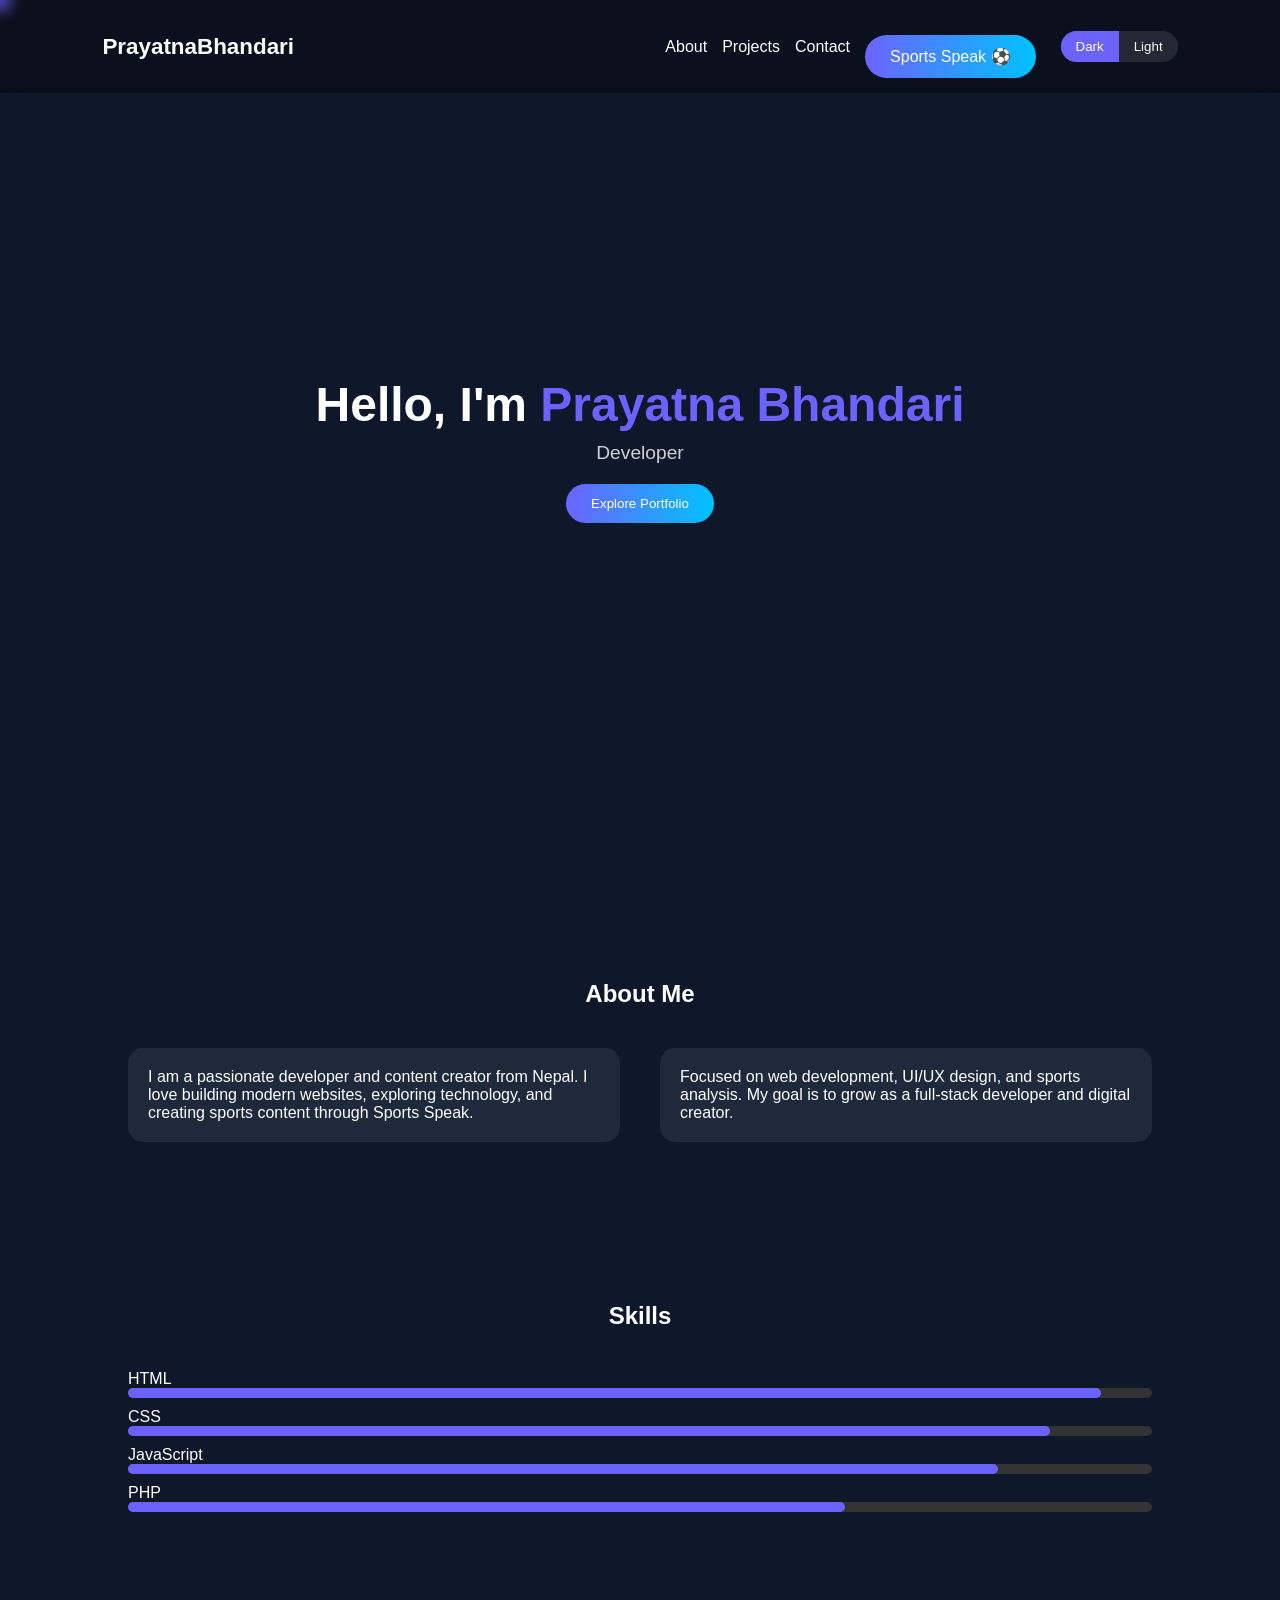
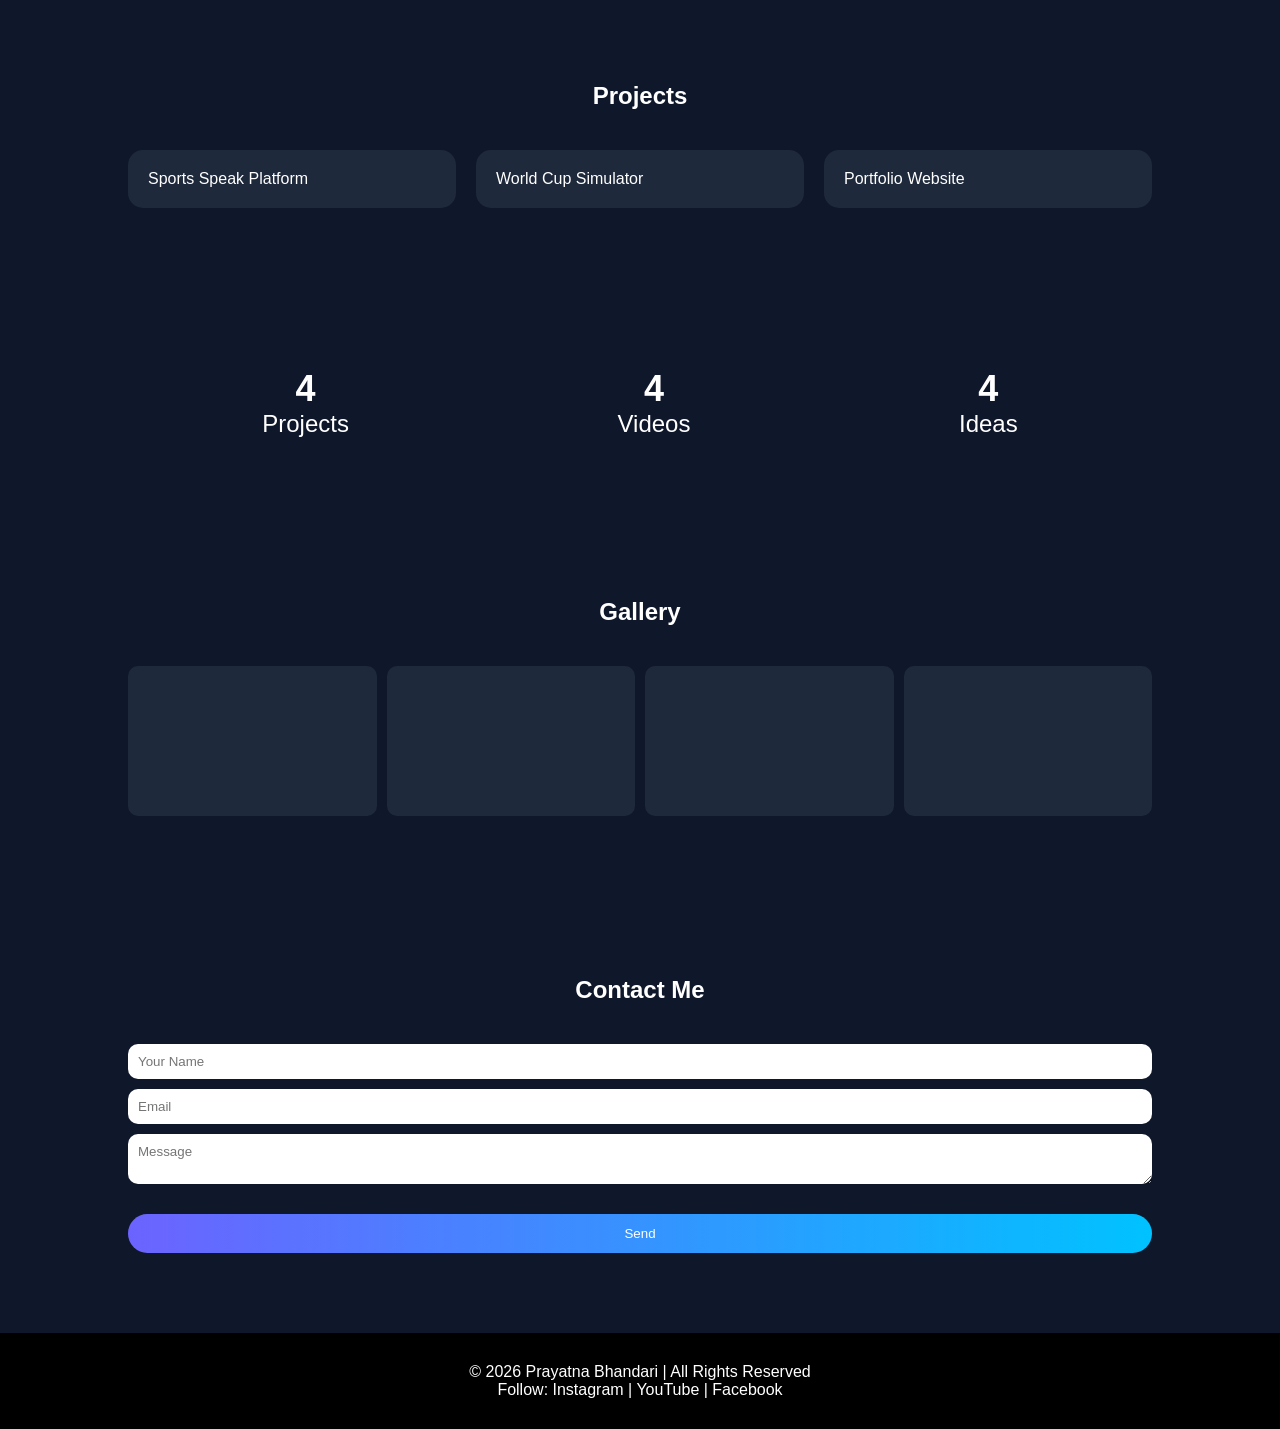
==== index.html @ 59c1a5f8 "Add files via upload" ====
<!DOCTYPE html>
<html lang="en">
<head>
<meta charset="UTF-8">
<meta name="viewport" content="width=device-width, initial-scale=1.0">

<title>Prayatna Bhandari | Portfolio</title>

<style>
/* ================= ROOT THEMES ================= */
:root{
    --bg:#0f172a;
    --card:#1e293b;
    --text:#ffffff;
    --primary:#6C63FF;
    --secondary:#00C2FF;
}

body.sports{
    --primary:#ff4d1a;
    --secondary:#ffb703;
}

/* ================= RESET ================= */
*{
    margin:0;
    padding:0;
    box-sizing:border-box;
    font-family:Segoe UI, sans-serif;
}

body{
    background:var(--bg);
    color:var(--text);
    overflow-x:hidden;
    transition:.5s ease;
}

/* ================= CURSOR GLOW ================= */
.cursor{
    width:20px;
    height:20px;
    border-radius:50%;
    position:fixed;
    pointer-events:none;
    background:var(--primary);
    transform:translate(-50%,-50%);
    filter:blur(8px);
    z-index:9999;
}

/* ================= HEADER ================= */
header{
    position:fixed;
    top:0;
    width:100%;
    padding:15px 8%;
    display:flex;
    justify-content:space-between;
    align-items:center;
    background:rgba(0,0,0,0.3);
    backdrop-filter:blur(15px);
    z-index:1000;
}

.logo{
    font-size:1.4rem;
    font-weight:700;
}

nav{
    display:flex;
    gap:15px;
    align-items:center;
}

nav a{
    color:white;
    text-decoration:none;
    font-weight:500;
    transition:.3s;
}

nav a:hover{
    color:var(--primary);
}

/* ================= TOGGLE ================= */
.switch{
    display:flex;
    background:rgba(255,255,255,0.1);
    border-radius:30px;
    overflow:hidden;
    margin-left:10px;
}

.switch button{
    padding:8px 15px;
    border:none;
    background:none;
    color:white;
    cursor:pointer;
}

.switch .active{
    background:var(--primary);
}

/* ================= HERO ================= */
.hero{
    height:100vh;
    display:flex;
    flex-direction:column;
    justify-content:center;
    align-items:center;
    text-align:center;
    padding:0 10%;
}

.hero h1{
    font-size:3rem;
}

.hero span{
    color:var(--primary);
}

.typing{
    margin-top:10px;
    font-size:1.2rem;
    opacity:0.8;
}

.btn{
    margin-top:20px;
    padding:12px 25px;
    border:none;
    border-radius:30px;
    cursor:pointer;
    background:linear-gradient(90deg,var(--primary),var(--secondary));
    color:white;
    transition:.3s;
}

.btn:hover{
    transform:translateY(-5px);
}

/* ================= SECTIONS ================= */
section{
    padding:80px 10%;
}

h2{
    text-align:center;
    margin-bottom:40px;
}

/* ================= ABOUT ================= */
.about{
    display:grid;
    grid-template-columns:1fr 1fr;
    gap:40px;
}

.card{
    background:var(--card);
    padding:20px;
    border-radius:15px;
    font-family: sans-serif;
    font-style: normal;
}

/* ================= SKILLS ================= */
.skill{
    margin:10px 0;
}

.bar{
    height:10px;
    background:#333;
    border-radius:10px;
}

.bar div{
    height:10px;
    width:0;
    background:var(--primary);
    border-radius:10px;
    transition:2s;
}

/* ================= PROJECTS ================= */
.projects{
    display:grid;
    grid-template-columns:repeat(auto-fit,minmax(250px,1fr));
    gap:20px;
}

/* ================= STATS ================= */
.stats{
    display:flex;
    justify-content:space-around;
    text-align:center;
}

.stats div{
    font-size:1.5rem;
}

/* ================= GALLERY ================= */
.gallery{
    display:grid;
    grid-template-columns:repeat(auto-fit,minmax(200px,1fr));
    gap:10px;
}

.gallery div{
    height:150px;
    background:var(--card);
    border-radius:10px;
}

/* ================= CONTACT ================= */
form{
    display:flex;
    flex-direction:column;
    gap:10px;
}

input, textarea{
    padding:10px;
    border:none;
    border-radius:10px;
}

/* ================= FOOTER ================= */
footer{
    text-align:center;
    padding:30px;
    background:#000;
}

/* ================= ANIMATION ================= */
.reveal{
    opacity:0;
    transform:translateY(50px);
    transition:1s;
}

.reveal.active{
    opacity:1;
    transform:translateY(0);
}

/* ================= HAMBURGER ================= */

.menu-btn{
    display:none;
    flex-direction:column;
    gap:5px;
    cursor:pointer;
}

.menu-btn span{
    width:24px;
    height:3px;
    background:white;
    border-radius:10px;
}

/* ================= MOBILE NAV ================= */

.mobile-nav{
    position:fixed;
    left:-280px;
    top:0;

    width:260px;
    height:100vh;

    background:#111827;

    padding:90px 25px;

    display:flex;
    flex-direction:column;
    gap:22px;

    transition:.4s ease;

    z-index:2000;
}

.mobile-nav.show{
    left:0;
}

.mobile-nav a{
    color:white;
    text-decoration:none;
    font-size:1.05rem;
    font-weight:500;
}

.mobile-nav a:hover{
    color:var(--primary);
}

.overlay{
    position:fixed;
    inset:0;

    background:rgba(0,0,0,.5);

    opacity:0;
    visibility:hidden;

    transition:.3s;

    z-index:1500;
}

.overlay.show{
    opacity:1;
    visibility:visible;
}

/* ================= RESPONSIVE ================= */

@media(max-width:900px){

    /* Hide normal nav links */
    nav a:not(.sports-btn){
        display:none;
    }

    /* Hide theme switch */
    .switch{
        display:none;
    }

    /* Show hamburger */
    .menu-btn{
        display:flex;
    }

    /* Keep Sports Speak button visible */
    .sports-btn{
        display:inline-block;
        padding:8px 14px;
        font-size:.9rem;
    }

    header{
        display:grid;
        grid-template-columns:auto 1fr auto;
        align-items:center;
    }

    .logo{
        text-align:center;
    }

    .about{
        grid-template-columns:1fr;
    }

    .hero h1{
        font-size:2.2rem;
    }

    .stats{
        flex-direction:column;
        gap:20px;
    }
}

/* ================= MOBILE ================= */
@media(max-width:768px){
    .about{
        grid-template-columns:1fr;
    }
    .stats{
        flex-direction:column;
        gap:20px;
    }
}

@media(max-width:500px){
    .sports-btn{
        font-size:0;
    }

    .sports-btn::after{
        content:"⚽";
        font-size:1rem;
    }
}
</style>
</head>

<body>
    <div class="overlay" id="overlay"></div>

<div class="mobile-nav" id="mobileNav">

    <a href="#home" onclick="closeMenu()">Home</a>
    <a href="#about" onclick="closeMenu()">About</a>
    <a href="#skills" onclick="closeMenu()">Skills</a>
    <a href="#projects" onclick="closeMenu()">Projects</a>
    <a href="#gallery" onclick="closeMenu()">Gallery</a>
    <a href="#contact" onclick="closeMenu()">Contact</a>

    <a href="sports.html"
       target="_blank"
       onclick="closeMenu()">
       Sports Speak ⚽
    </a>

</div>

<div class="cursor"></div>

<!-- ================= HEADER ================= -->
<header>
    <div class="menu-btn" id="menuBtn">
    <span></span>
    <span></span>
    <span></span>
</div>
    <div class="logo">PrayatnaBhandari</div>

    <nav>
        <a href="#about">About</a>
        <a href="#projects">Projects</a>
        <a href="#contact">Contact</a>

        <!-- SPORTS SPEAK BUTTON -->
        <a href="sports.html" target="_blank" class="btn sports-btn">Sports Speak ⚽</a>

        <!-- THEME SWITCH -->
        <div class="switch">
            <button class="active" onclick="setTheme('dark')">Dark</button>
            <button onclick="setTheme('light')">Light</button>
        </div>
    </nav>
</header>

<!-- ================= HERO ================= -->
<section class="hero">
    <h1>Hello, I'm <span>Prayatna Bhandari</span></h1>
    <div class="typing" id="typing"></div>
    <button class="btn">Explore Portfolio</button>
</section>

<!-- ================= ABOUT ================= -->
<section id="about" class="reveal">
    <h2>About Me</h2>
    <div class="about">
        <div class="card">
            I am a passionate developer and content creator from Nepal. I love building modern websites,
            exploring technology, and creating sports content through Sports Speak.
        </div>
        <div class="card">
            Focused on web development, UI/UX design, and sports analysis. My goal is to grow as a full-stack
            developer and digital creator.
        </div>
    </div>
</section>

<!-- ================= SKILLS ================= -->
<section class="reveal">
    <h2>Skills</h2>

    <div class="skill">HTML <div class="bar"><div data="95%"></div></div></div>
    <div class="skill">CSS <div class="bar"><div data="90%"></div></div></div>
    <div class="skill">JavaScript <div class="bar"><div data="85%"></div></div></div>
    <div class="skill">PHP <div class="bar"><div data="70%"></div></div></div>
</section>

<!-- ================= PROJECTS ================= -->
<section id="projects" class="reveal">
    <h2>Projects</h2>
    <div class="projects">
        <div class="card">Sports Speak Platform</div>
        <div class="card">World Cup Simulator</div>
        <div class="card">Portfolio Website</div>
    </div>
</section>

<!-- ================= STATS ================= -->
<section class="reveal stats">
    <div><h1 class="count" data-target="15">0</h1>Projects</div>
    <div><h1 class="count" data-target="50">0</h1>Videos</div>
    <div><h1 class="count" data-target="120">0</h1>Ideas</div>
</section>

<!-- ================= GALLERY ================= -->
<section class="reveal">
    <h2>Gallery</h2>
    <div class="gallery">
        <div>
        </div><div></div><div></div><div></div>
    </div>
</section>

<!-- ================= CONTACT ================= -->
<section id="contact" class="reveal">
    <h2>Contact Me</h2>
    <form>
        <input placeholder="Your Name">
        <input placeholder="Email">
        <textarea placeholder="Message"></textarea>
        <button class="btn">Send</button>
    </form>
</section>

<!-- ================= FOOTER ================= -->
<footer>
    <p>© 2026 Prayatna Bhandari | All Rights Reserved</p>
    <p>Follow: Instagram | YouTube | Facebook</p>
</footer>

<script>

/* ================= CURSOR ================= */
const cursor = document.querySelector(".cursor");
document.addEventListener("mousemove",(e)=>{
    cursor.style.left = e.clientX+"px";
    cursor.style.top = e.clientY+"px";
});

/* ================= TYPING EFFECT ================= */
const text = ["Developer","Content Creator","Sports Enthusiast","Web Designer"];
let i=0,j=0;
function typing(){
    if(j < text[i].length){
        document.getElementById("typing").innerHTML += text[i][j];
        j++;
        setTimeout(typing,100);
    }else{
        setTimeout(()=>{
            document.getElementById("typing").innerHTML="";
            j=0;
            i=(i+1)%text.length;
            typing();
        },1500);
    }
}
typing();

/* ================= SKILL BARS ================= */
window.addEventListener("scroll",()=>{
    document.querySelectorAll(".bar div").forEach(bar=>{
        bar.style.width = bar.getAttribute("data");
    });
});

/* ================= COUNTERS ================= */
const counters = document.querySelectorAll(".count");
window.addEventListener("scroll",()=>{
    counters.forEach(counter=>{
        let target = +counter.getAttribute("data-target");
        let count = +counter.innerText;
        if(count < target){
            counter.innerText = count + 1;
        }
    });
});

/* ================= SCROLL REVEAL ================= */
window.addEventListener("scroll",()=>{
    document.querySelectorAll(".reveal").forEach(el=>{
        let top = el.getBoundingClientRect().top;
        if(top < window.innerHeight - 100){
            el.classList.add("active");
        }
    });
});

/* ================= THEME ================= */
function setTheme(mode){
    document.body.className = mode;
}
const menuBtn = document.getElementById("menuBtn");
const mobileNav = document.getElementById("mobileNav");
const overlay = document.getElementById("overlay");

menuBtn.addEventListener("click", () => {
    mobileNav.classList.add("show");
    overlay.classList.add("show");
});

function closeMenu(){
    mobileNav.classList.remove("show");
    overlay.classList.remove("show");
}

overlay.addEventListener("click", closeMenu);

</script>

</body>
</html>
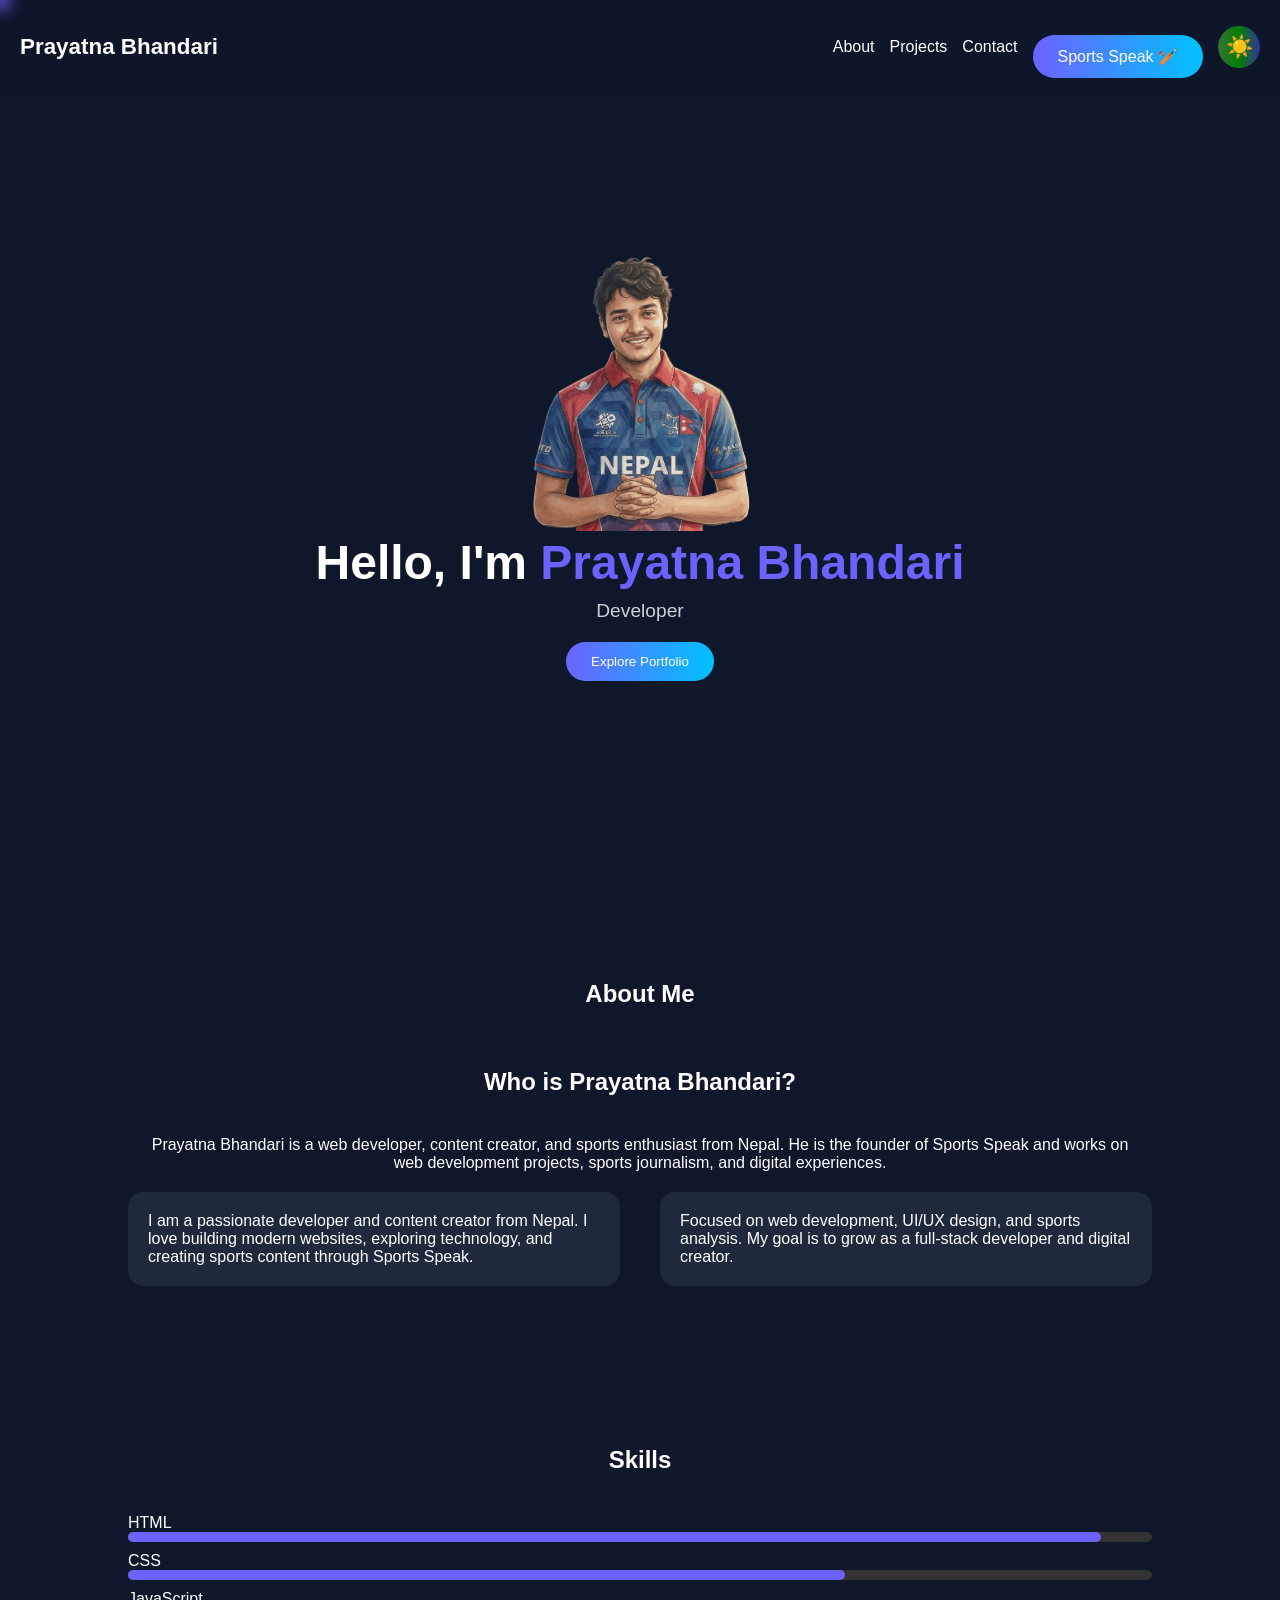
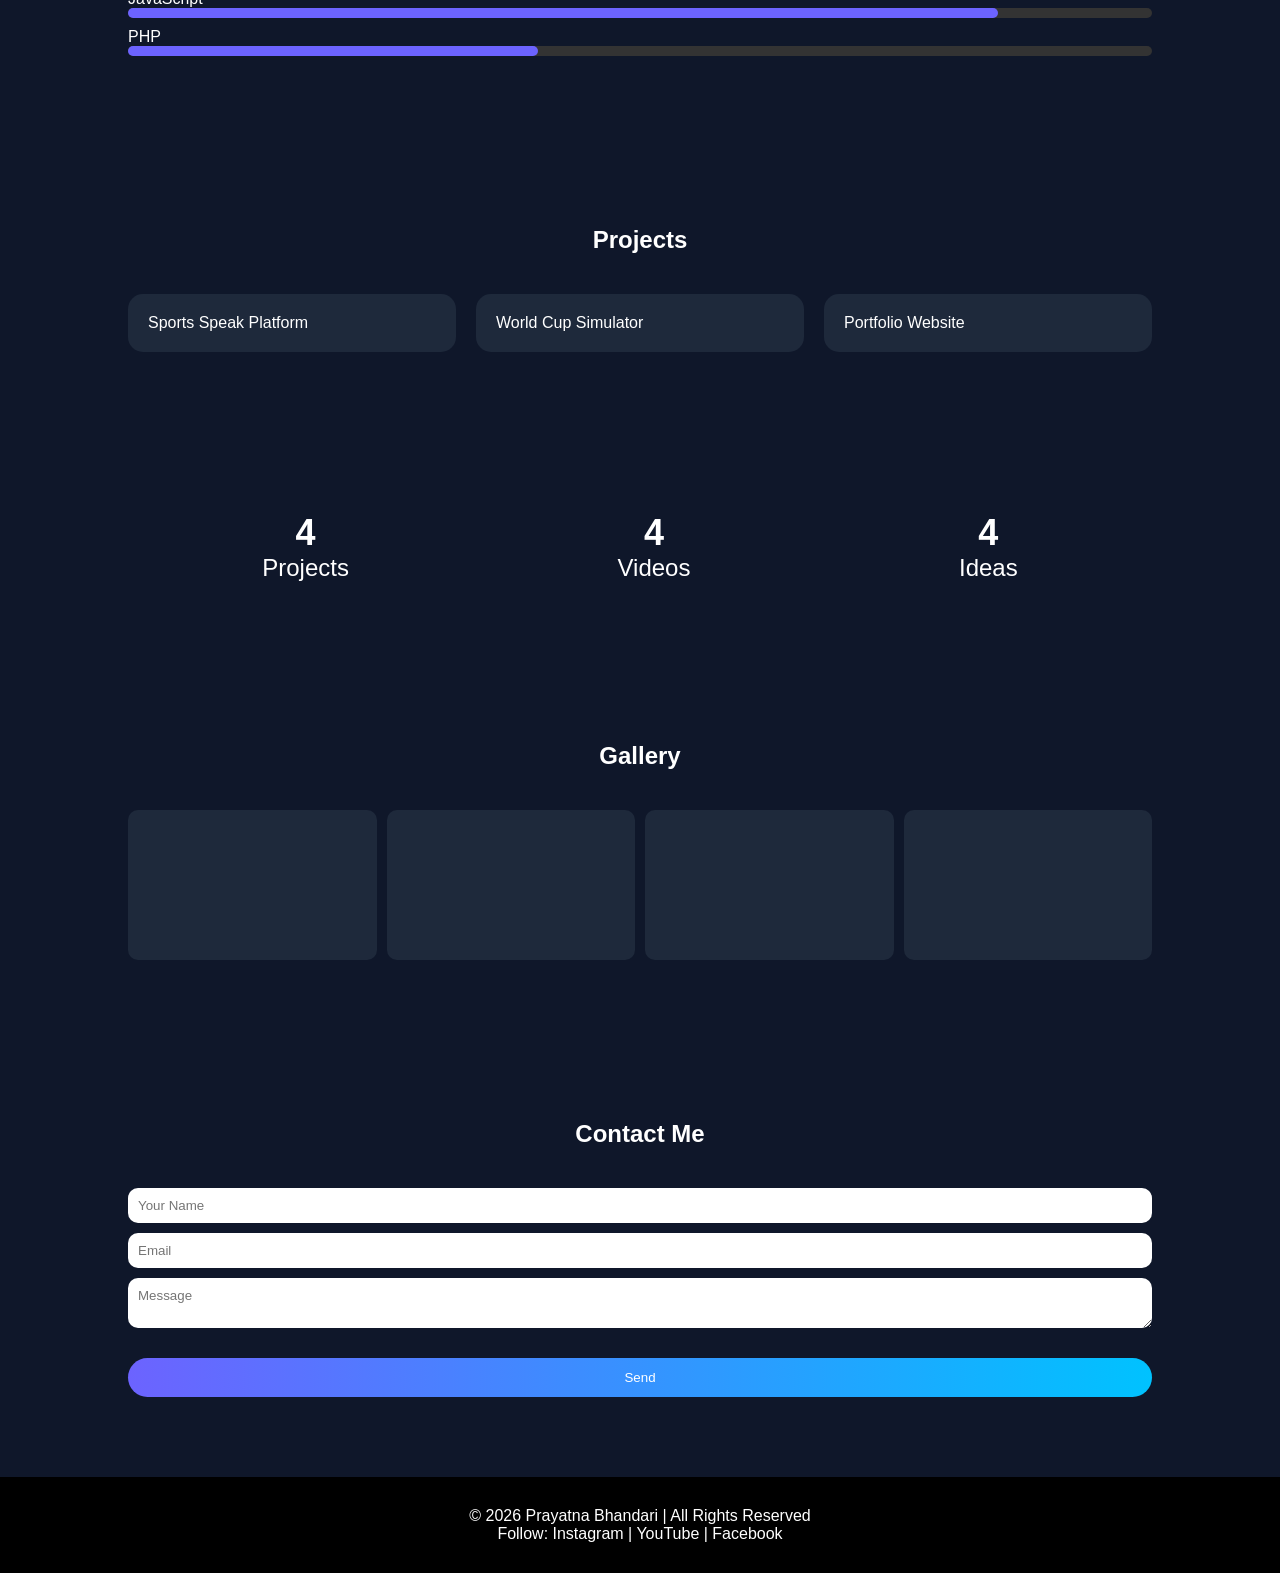
==== commit cd45574b: "Add files via upload" ====
--- a/index.html
+++ b/index.html
@@ -3,17 +3,49 @@
 <head>
 <meta charset="UTF-8">
 <meta name="viewport" content="width=device-width, initial-scale=1.0">
-
-<title>Prayatna Bhandari | Portfolio</title>
+<meta name="description"
+content="Official Website Of Prayatna Bhandari. Web developer, Content Creator, Sports Journalist, And Founder Of Sports Speak - Channel From Nepal.">
+
+<title>
+Prayatna Bhandari | Web Developer, Content Creator & Founder of Sports Speak
+</title>
 
 <style>
-/* ================= ROOT THEMES ================= */
+/* ================= THEMES ================= */
+
 :root{
     --bg:#0f172a;
+    --text:#ffffff;
     --card:#1e293b;
-    --text:#ffffff;
+    --nav:rgba(15,23,42,0.75);
+    --secondary-text:#cbd5e1;
+    --input:#334155;
+
     --primary:#6C63FF;
     --secondary:#00C2FF;
+}
+
+
+/* LIGHT MODE */
+
+body.light{
+
+    --bg:#f8fafc;
+    --text:#0f172a;
+    --card:#ffffff;
+    --nav:rgba(255,255,255,0.75);
+    --secondary-text:#475569;
+    --input:#e2e8f0;
+
+    --primary:#6C63FF;
+    --secondary:#00C2FF;
+}
+
+
+body{
+    background-color:var(--bg);
+    color:var(--text);
+    transition:0.5s ease;
 }
 
 body.sports{
@@ -53,12 +85,13 @@
 header{
     position:fixed;
     top:0;
+    left:0;
     width:100%;
-    padding:15px 8%;
+    padding:15px 20px;
     display:flex;
+    align-items:center;
     justify-content:space-between;
-    align-items:center;
-    background:rgba(0,0,0,0.3);
+    background:var(--nav);
     backdrop-filter:blur(15px);
     z-index:1000;
 }
@@ -75,7 +108,7 @@
 }
 
 nav a{
-    color:white;
+    color:var(--text);
     text-decoration:none;
     font-weight:500;
     transition:.3s;
@@ -86,27 +119,113 @@
 }
 
 /* ================= TOGGLE ================= */
-.switch{
+
+.theme-switch{
+
+    margin-left:auto;
+
     display:flex;
-    background:rgba(255,255,255,0.1);
-    border-radius:30px;
-    overflow:hidden;
-    margin-left:10px;
-}
-
-.switch button{
-    padding:8px 15px;
+
+    align-items:center;
+
+}
+
+
+.theme-switch button{
+
+    width:42px;
+    height:42px;
+
     border:none;
-    background:none;
-    color:white;
+    border-radius:50%;
+
+    background-image: linear-gradient(to right, rgb(56, 114, 56), green, rgb(51, 51, 158));
+    color:var(--text);
+
+    font-size:22px;
+
     cursor:pointer;
-}
-
-.switch .active{
-    background:var(--primary);
+    display:flex;
+    align-items:center;
+    justify-content:center;
+
+    transition:.3s;
+}
+
+
+.theme-switch button:hover{
+
+    transform:rotate(30deg) scale(1.1);
+
+}
+
+
+@media(max-width:900px){
+
+    .theme-switch .text{
+        display:none;
+        text-align: center;
+    }
+
+}
+
+/* Mobile view */
+
+@media(max-width:900px){
+
+    .theme-switch{
+        justify-self:end;
+    }
+
+
+    .theme-switch button{
+
+        width:40px;
+        height:40px;
+
+        padding:0;
+
+        border-radius:50%;
+
+        font-size:22px;
+        display:flex;
+        align-items:center;
+        justify-content:center;
+
+        overflow: visible;
+    }
+
+
+    /* Hide text after emoji */
+
+    .theme-switch button{
+        text-indent:-45px;
+    }
+
+
+    .theme-switch button::first-letter{
+        text-indent:0;
+    }
+
 }
 
 /* ================= HERO ================= */
+.me {
+    width: 250px;
+    border-radius: 20px;
+    box-shadow: 0 0 20px var(--accent-blue);
+    animation: bounce 6s infinite ease-out;
+}
+
+@keyframes bounce {
+    0%, 100% {
+       
+        transform: translateY(0);
+    }
+    50% {
+        transform: translateY(-20px);
+    }
+}
 .hero{
     height:100vh;
     display:flex;
@@ -138,7 +257,7 @@
     border-radius:30px;
     cursor:pointer;
     background:linear-gradient(90deg,var(--primary),var(--secondary));
-    color:white;
+    color:var(--text);
     transition:.3s;
 }
 
@@ -161,6 +280,15 @@
     display:grid;
     grid-template-columns:1fr 1fr;
     gap:40px;
+}
+
+.Mcard{
+    background: none;
+    padding:20px;
+    text-align: center;
+    border-radius:15px;
+    font-family: 'Courier New', Courier, monospace;
+    font-style: normal;
 }
 
 .card{
@@ -297,7 +425,7 @@
 }
 
 .mobile-nav a{
-    color:white;
+    color:var(--text);
     text-decoration:none;
     font-size:1.05rem;
     font-weight:500;
@@ -327,6 +455,7 @@
 }
 
 /* ================= RESPONSIVE ================= */
+
 
 @media(max-width:900px){
 
@@ -353,8 +482,8 @@
     }
 
     header{
-        display:grid;
-        grid-template-columns:auto 1fr auto;
+        display:flex;
+        justify-content:space-between;
         align-items:center;
     }
 
@@ -368,6 +497,9 @@
 
     .hero h1{
         font-size:2.2rem;
+    }
+    .me{
+      width: 90px;  
     }
 
     .stats{
@@ -429,7 +561,7 @@
     <span></span>
     <span></span>
 </div>
-    <div class="logo">PrayatnaBhandari</div>
+    <div class="logo">Prayatna Bhandari</div>
 
     <nav>
         <a href="#about">About</a>
@@ -437,18 +569,22 @@
         <a href="#contact">Contact</a>
 
         <!-- SPORTS SPEAK BUTTON -->
-        <a href="sports.html" target="_blank" class="btn sports-btn">Sports Speak ⚽</a>
+        <a href="sports.html" target="_blank" class="btn sports-btn">Sports Speak 🏏</a>
 
         <!-- THEME SWITCH -->
-        <div class="switch">
-            <button class="active" onclick="setTheme('dark')">Dark</button>
-            <button onclick="setTheme('light')">Light</button>
-        </div>
+        <div class="theme-switch">
+    <button id="themeButton" onclick="toggleTheme()">
+        ☀️
+    </button>
+</div>
     </nav>
 </header>
 
 <!-- ================= HERO ================= -->
 <section class="hero">
+        <div>
+            <img src="ghibliME.png" class="me">
+        </div>
     <h1>Hello, I'm <span>Prayatna Bhandari</span></h1>
     <div class="typing" id="typing"></div>
     <button class="btn">Explore Portfolio</button>
@@ -457,6 +593,17 @@
 <!-- ================= ABOUT ================= -->
 <section id="about" class="reveal">
     <h2>About Me</h2>
+    
+        <div class="Mcard">
+            <h2>Who is Prayatna Bhandari?</h2>
+
+<p>
+Prayatna Bhandari is a web developer, content creator,
+and sports enthusiast from Nepal. He is the founder of 
+Sports Speak and works on web development projects,
+sports journalism, and digital experiences.
+</p>
+        </div>
     <div class="about">
         <div class="card">
             I am a passionate developer and content creator from Nepal. I love building modern websites,
@@ -474,18 +621,18 @@
     <h2>Skills</h2>
 
     <div class="skill">HTML <div class="bar"><div data="95%"></div></div></div>
-    <div class="skill">CSS <div class="bar"><div data="90%"></div></div></div>
+    <div class="skill">CSS <div class="bar"><div data="70%"></div></div></div>
     <div class="skill">JavaScript <div class="bar"><div data="85%"></div></div></div>
-    <div class="skill">PHP <div class="bar"><div data="70%"></div></div></div>
+    <div class="skill">PHP <div class="bar"><div data="40%"></div></div></div>
 </section>
 
 <!-- ================= PROJECTS ================= -->
 <section id="projects" class="reveal">
     <h2>Projects</h2>
     <div class="projects">
-        <div class="card">Sports Speak Platform</div>
+        <div class="card" onclick="window.location='https://youtube.com/@sportsspeak-r2w?si=JC8KCsCMfod_H1On';">Sports Speak Platform</div>
         <div class="card">World Cup Simulator</div>
-        <div class="card">Portfolio Website</div>
+        <div class="card" onclick="window.location='index.html';">Portfolio Website</div>
     </div>
 </section>
 
@@ -599,6 +746,83 @@
 
 overlay.addEventListener("click", closeMenu);
 
+// ================= THEME SYSTEM =================
+
+const themeButton = document.getElementById("themeButton");
+
+
+function updateThemeIcon(){
+
+    if(document.body.classList.contains("light")){
+
+        // Current theme: Light
+        // Button switches to Dark
+        themeButton.innerHTML = "🌙";
+
+    }
+
+    else{
+
+        // Current theme: Dark
+        // Button switches to Light
+        themeButton.innerHTML = "☀️";
+
+    }
+
+}
+
+
+
+function toggleTheme(){
+
+    document.body.classList.toggle("light");
+
+
+    localStorage.setItem(
+        "theme",
+        document.body.classList.contains("light")
+        ? "light"
+        : "dark"
+    );
+
+
+    updateThemeIcon();
+
+}
+
+
+
+// Load saved theme
+
+window.addEventListener("load",()=>{
+
+
+    if(localStorage.getItem("theme") === "light"){
+
+        document.body.classList.add("light");
+
+    }
+
+
+    updateThemeIcon();
+
+});
+
+</script>
+
+<script type="application/ld+json">
+{
+  "@context":"https://schema.org",
+  "@type":"Person",
+  "name":"Prayatna Bhandari",
+  "url":"https://prayatnabhandari.com.np",
+  "description":"Web developer, content creator and founder of Sports Speak.",
+  "knowsAbout":[
+    "Web Development",
+    "Sports Journalism",
+    "Content Creation"
+  ]
+}
 </script>
 
 </body>
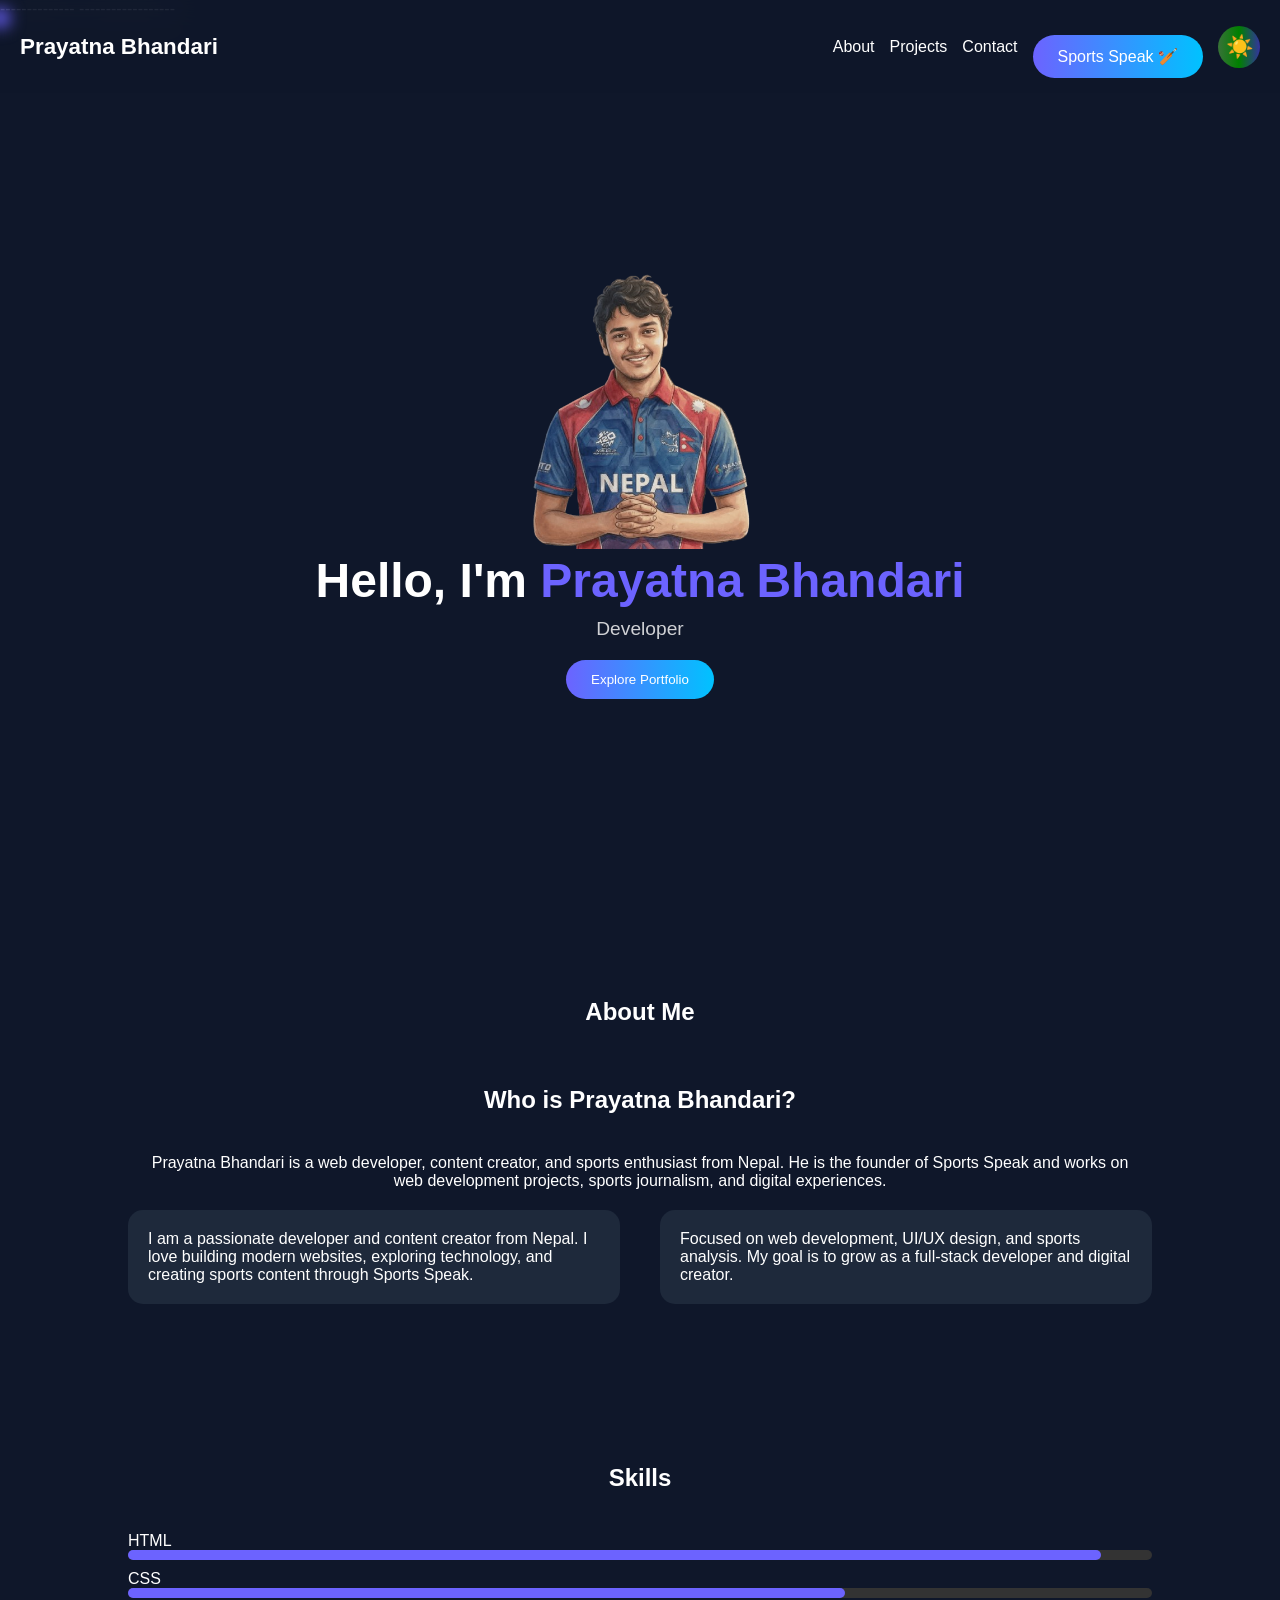
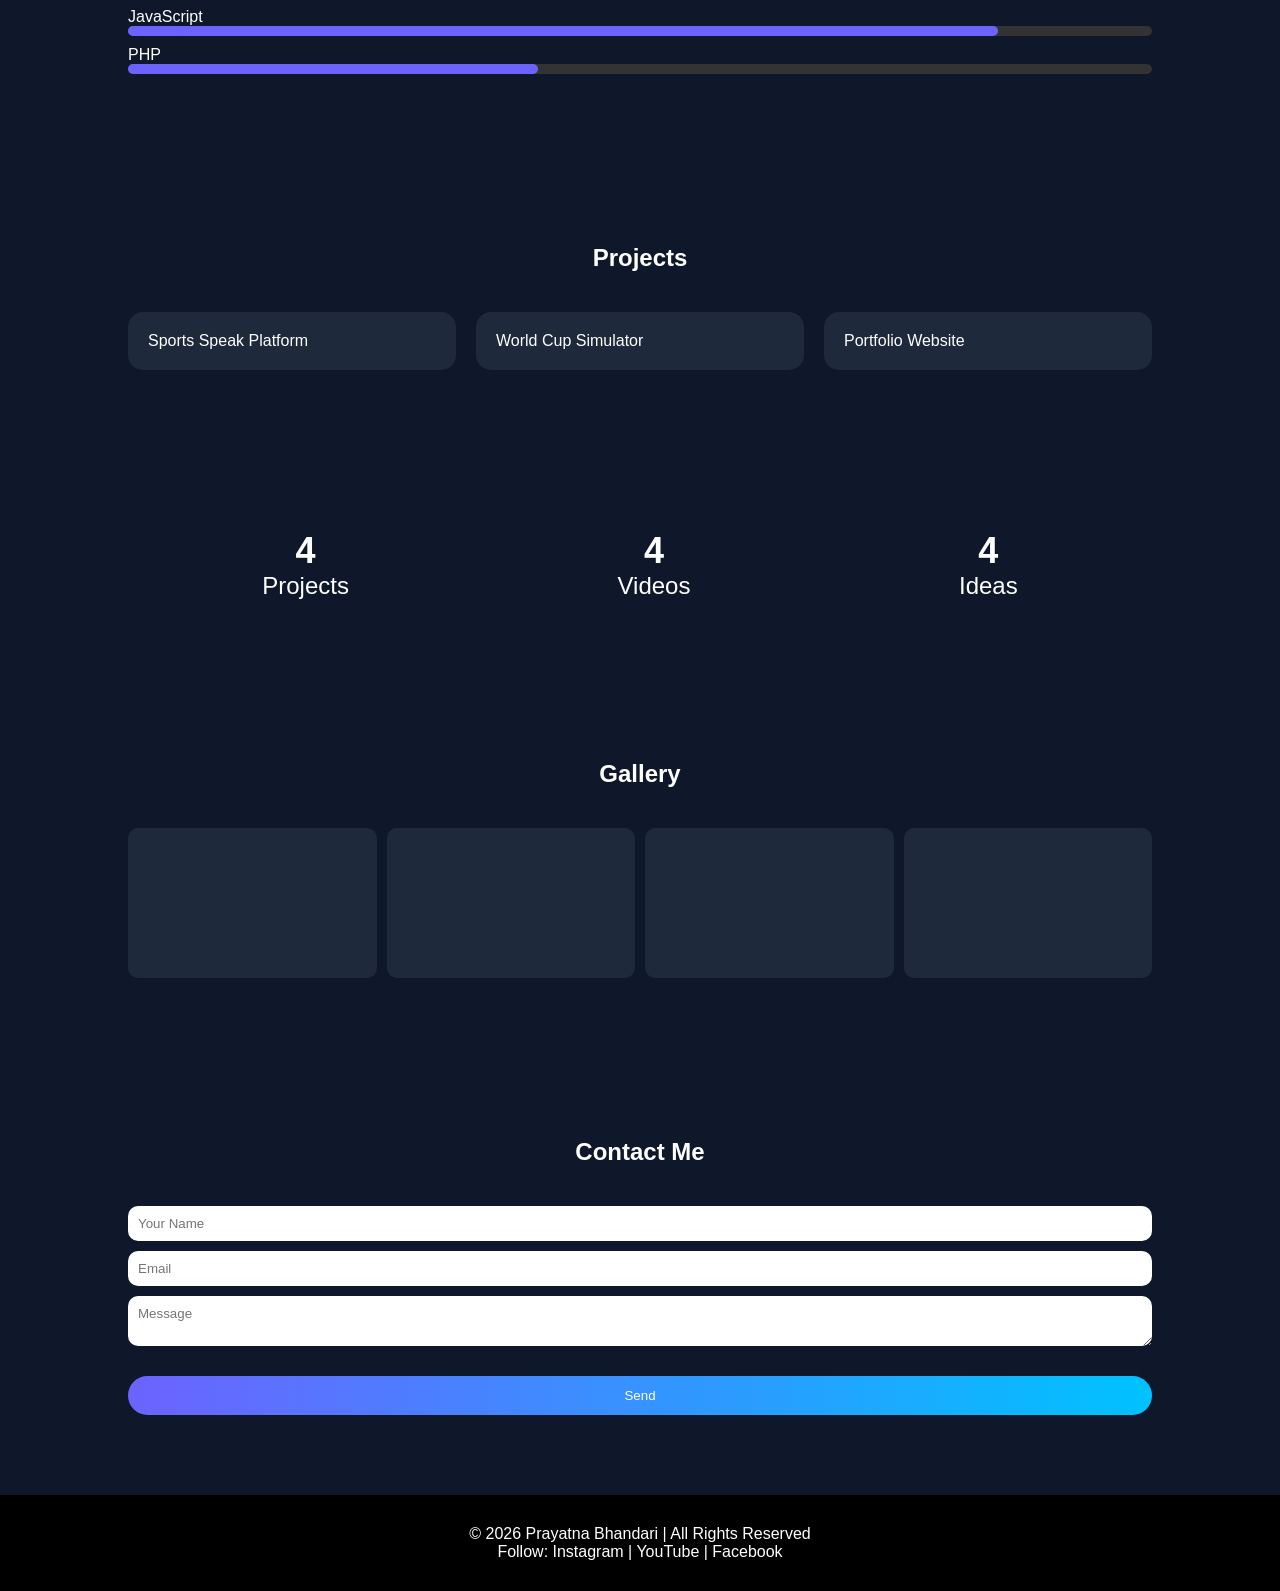
==== commit 7379be86: "Update index.html" ====
--- a/index.html
+++ b/index.html
@@ -3,9 +3,15 @@
 <head>
 <meta charset="UTF-8">
 <meta name="viewport" content="width=device-width, initial-scale=1.0">
+<link rel="icon" href="ghibliME.png" type="image/png">
 <meta name="description"
 content="Official Website Of Prayatna Bhandari. Web developer, Content Creator, Sports Journalist, And Founder Of Sports Speak - Channel From Nepal.">
-
+--------------
+<meta property="og:title" content="Prayatna Bhandari Portfolio">
+<meta property="og:description" content="Explore my projects, skills and experience.">
+<meta property="og:image" content="https://example.com/profile.jpg">
+<meta property="og:url" content="GhibliMe.png">
+------------------
 <title>
 Prayatna Bhandari | Web Developer, Content Creator & Founder of Sports Speak
 </title>
@@ -826,4 +832,4 @@
 </script>
 
 </body>
-</html>+</html>
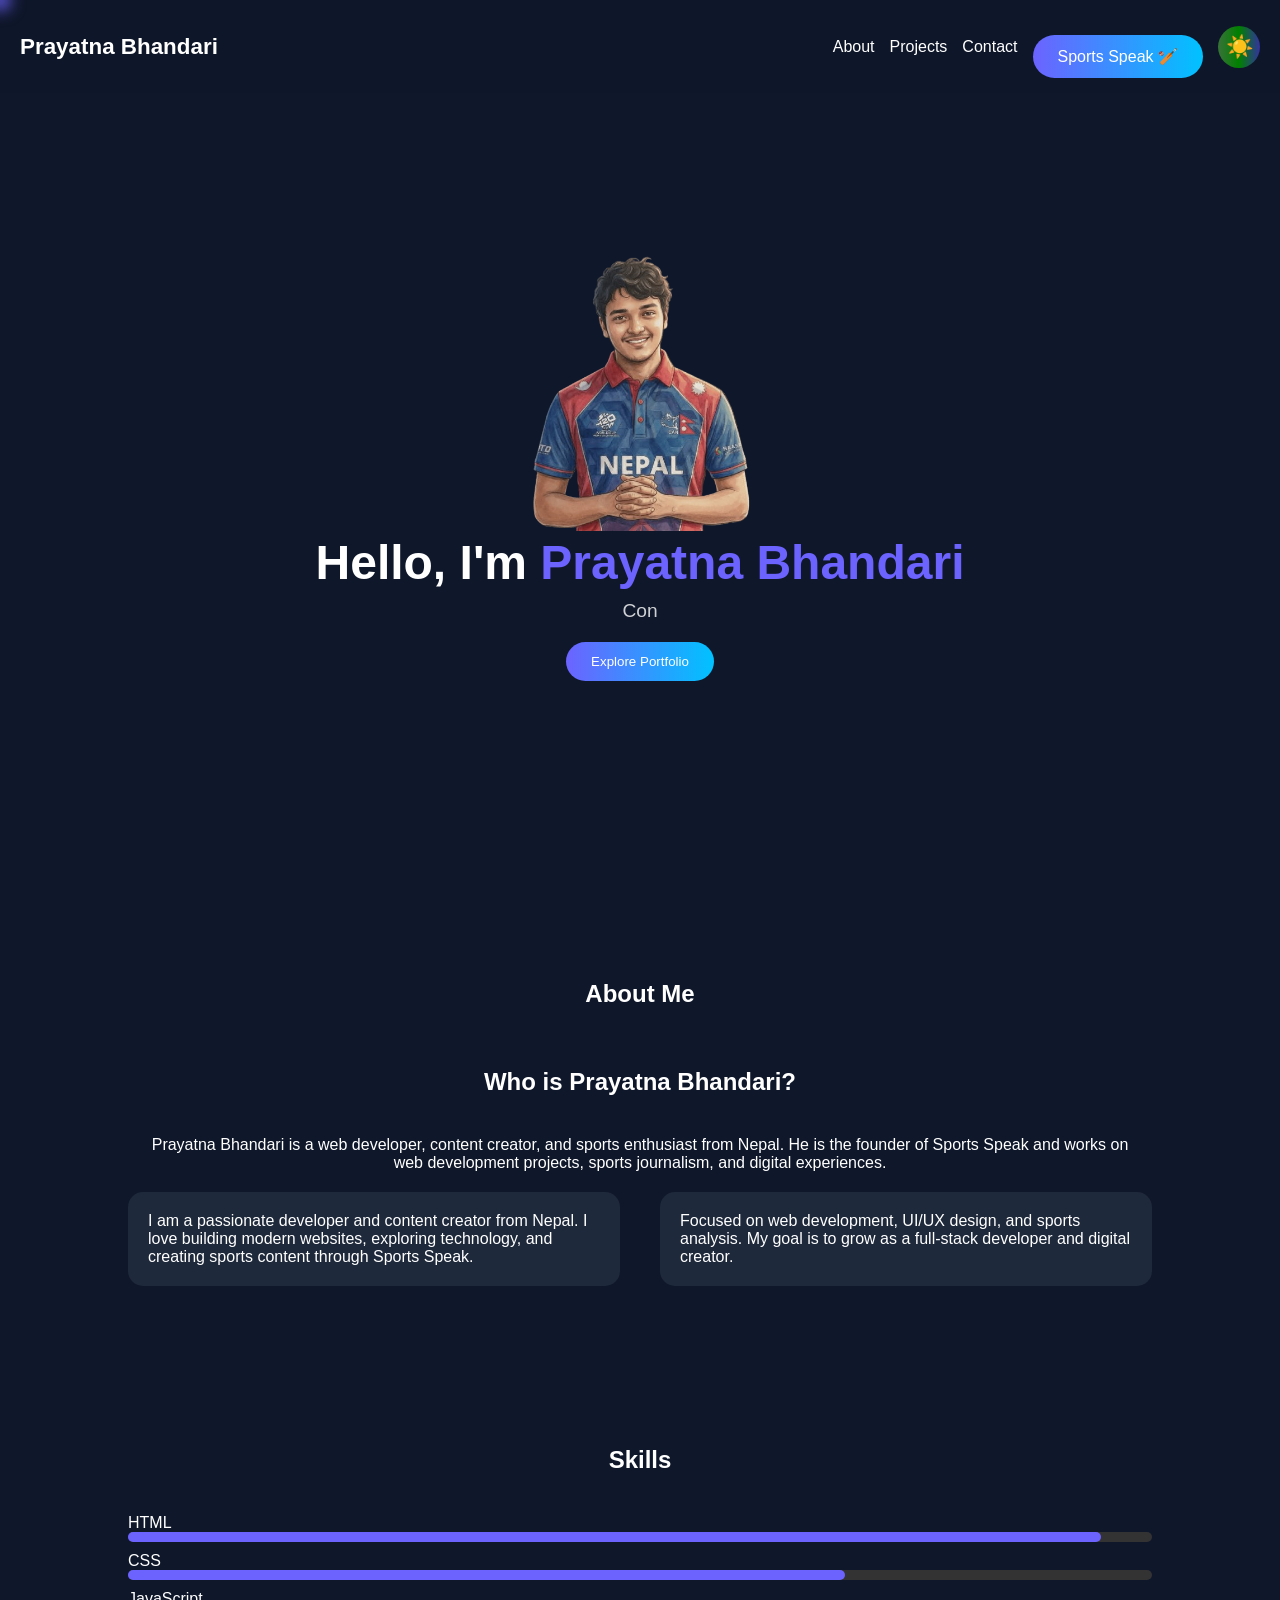
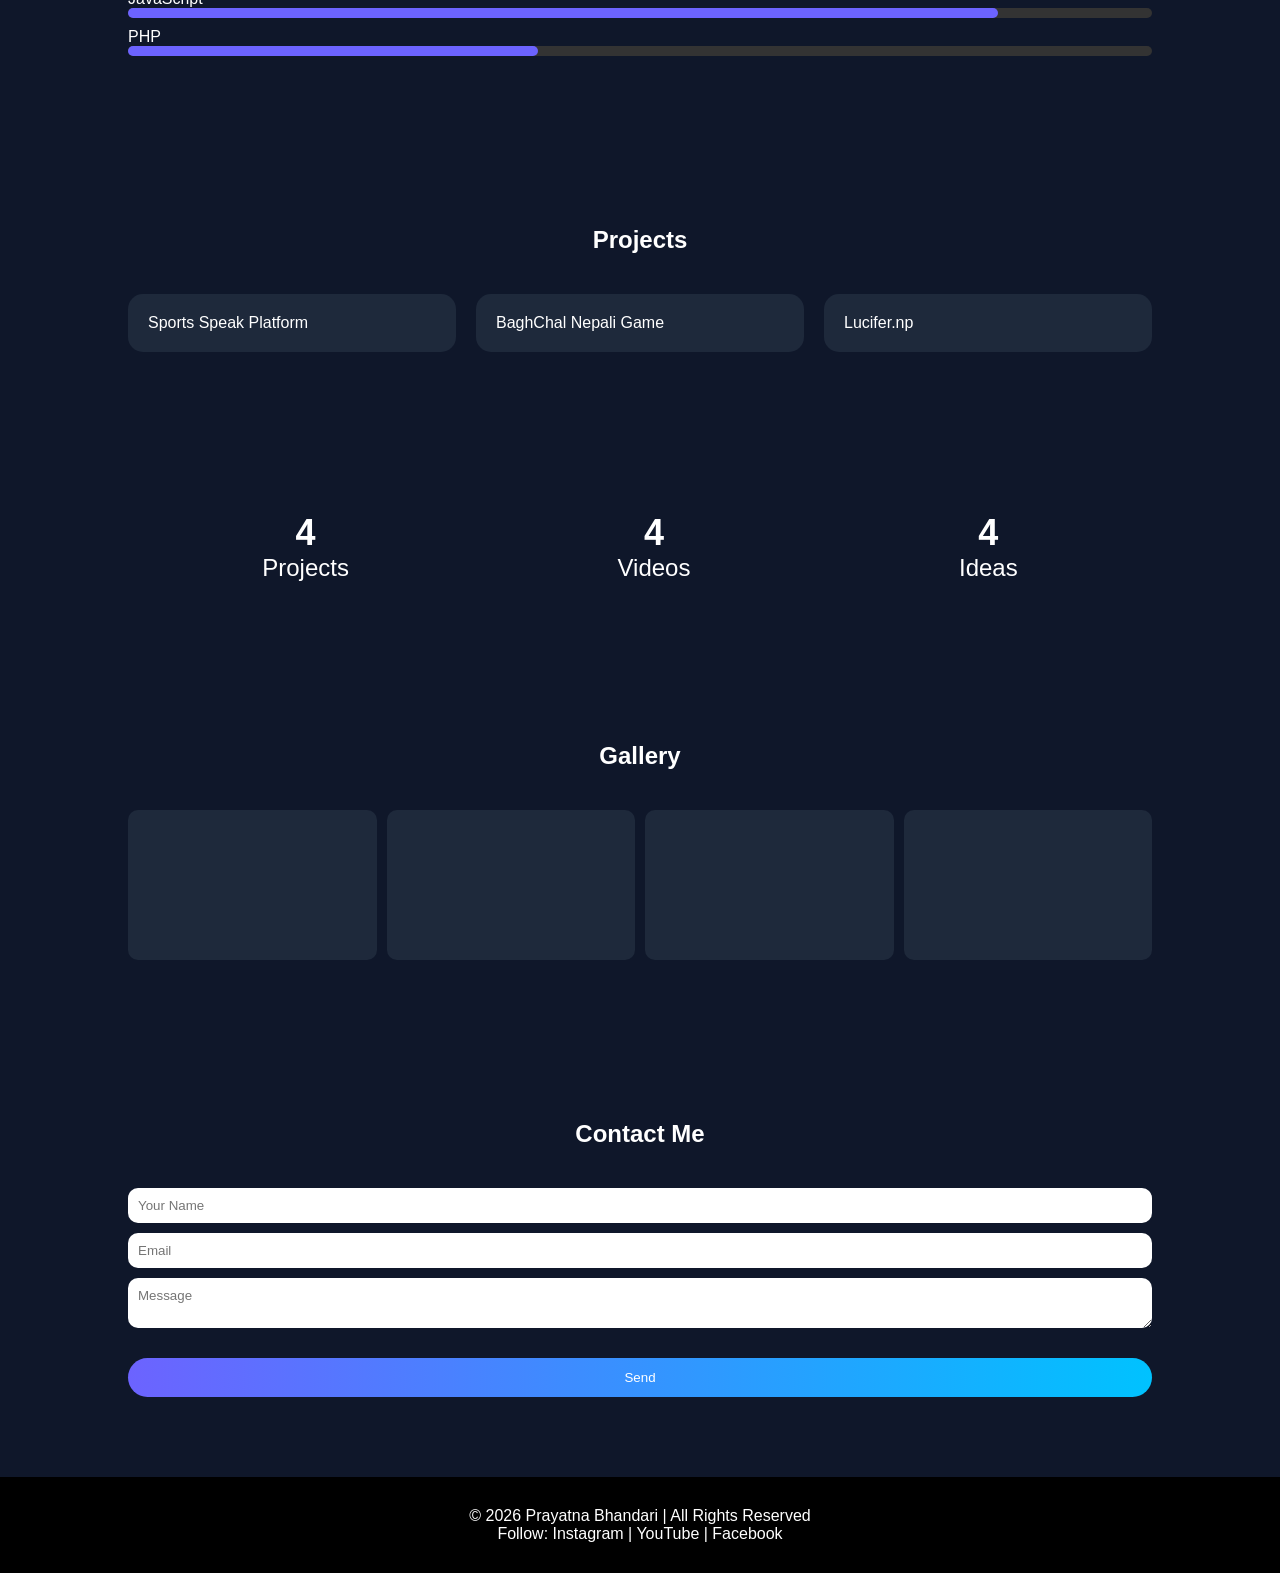
==== commit 3efc1b77: "Add files via upload" ====
--- a/index.html
+++ b/index.html
@@ -6,12 +6,7 @@
 <link rel="icon" href="ghibliME.png" type="image/png">
 <meta name="description"
 content="Official Website Of Prayatna Bhandari. Web developer, Content Creator, Sports Journalist, And Founder Of Sports Speak - Channel From Nepal.">
---------------
-<meta property="og:title" content="Prayatna Bhandari Portfolio">
-<meta property="og:description" content="Explore my projects, skills and experience.">
-<meta property="og:image" content="https://example.com/profile.jpg">
-<meta property="og:url" content="GhibliMe.png">
-------------------
+
 <title>
 Prayatna Bhandari | Web Developer, Content Creator & Founder of Sports Speak
 </title>
@@ -637,8 +632,8 @@
     <h2>Projects</h2>
     <div class="projects">
         <div class="card" onclick="window.location='https://youtube.com/@sportsspeak-r2w?si=JC8KCsCMfod_H1On';">Sports Speak Platform</div>
-        <div class="card">World Cup Simulator</div>
-        <div class="card" onclick="window.location='index.html';">Portfolio Website</div>
+        <div class="card" onclick="window.location= 'Baghchal/baghchal-game.html'">BaghChal Nepali Game</div>
+        <div class="card" onclick="window.location='Lucifer/lucifer-np.html';">Lucifer.np</div>
     </div>
 </section>
 
@@ -832,4 +827,4 @@
 </script>
 
 </body>
-</html>
+</html>
